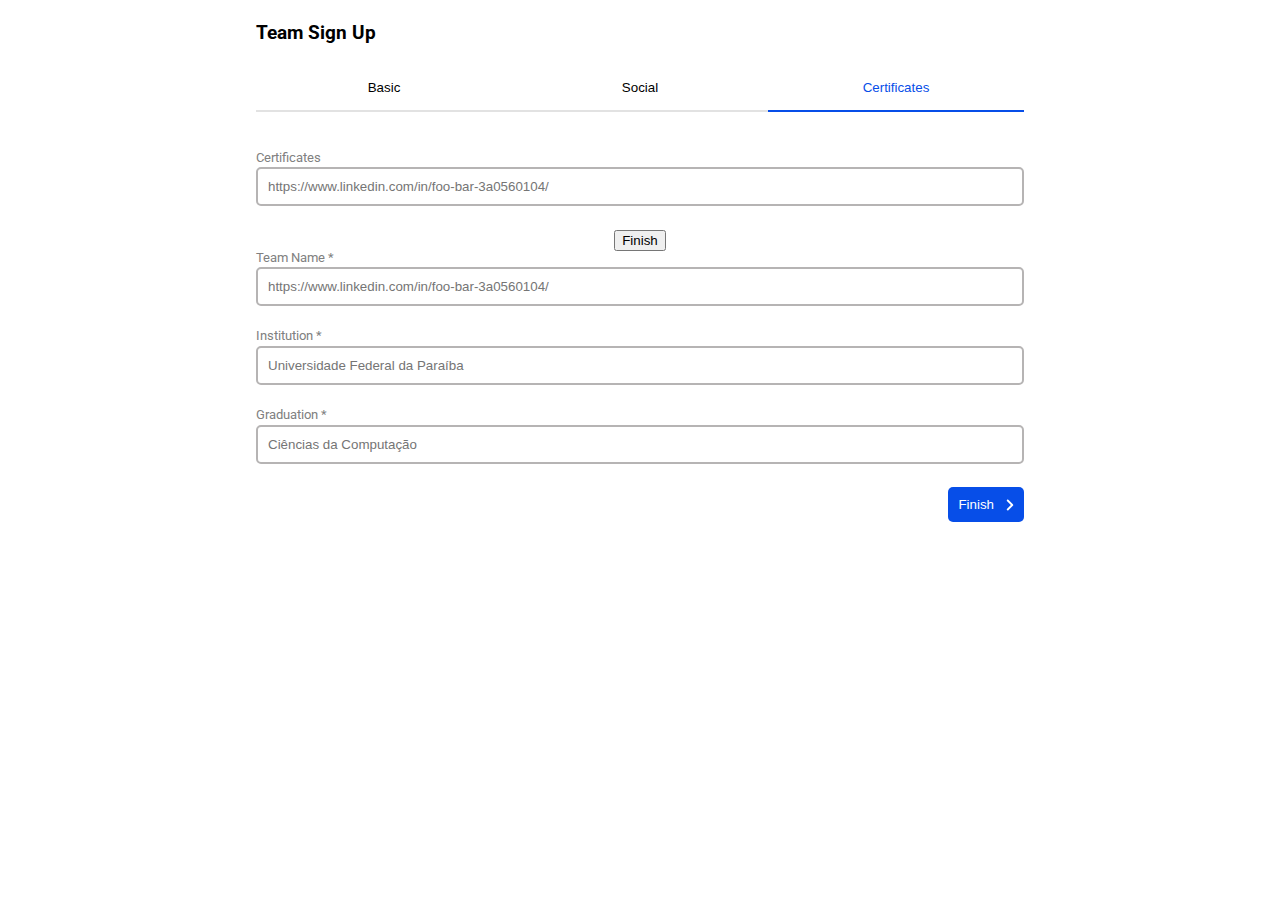
==== index3.html @ 4b7d0a0c "initial configurations" ====
<!DOCTYPE html>
<html>
<head>
    <meta charset="UTF-8">
    <meta http-equiv="X-UA-Compatible" content="IE=edge">
    <meta name="viewport" content="width=device-width, initial-scale=1.0">
    <link rel="preconnect" href="https://fonts.googleapis.com">
    <link rel="preconnect" href="https://fonts.gstatic.com" crossorigin>
    <link href="https://fonts.googleapis.com/css2?family=Roboto:wght@400;700&display=swap" rel="stylesheet">
    <link rel="stylesheet" href="./styles/reset.css">
    <link rel="stylesheet" href="./styles/style.css">
    <title>React Team Project</title>
</head>
<body>
    <header class="top-content">
        <section class="main-title">
            <h1>Team Sign Up</h1>
        </section>
        <section class="navigation">
            <div class="nav-buttons">
                <button class="nav-btn">Basic</button>
                <button class="nav-btn">Social</button>
                <button class="nav-btn selected-btn">Certificates</button>
            </div>
        </section>
    </header>
    <main>
        <section class="form-container">
            <form class="form" onsubmit="">
                <div class="form-group">
                    <label for="full-name">Certificates</label>
                    <input type="text" placeholder="https://www.linkedin.com/in/foo-bar-3a0560104/" id="full-name" required autofocus>
                </div>

                <div class="btn-container">
                    <button class="continue-btn" type="submit">Finish</button>
                </div>

                <div class="form-group">
                    <label for="nickname">Team Name *</label>
                    <input type="text" placeholder="https://www.linkedin.com/in/foo-bar-3a0560104/" id="nickname">
                </div>

                <div class="form-group">
                    <label for="nickname">Institution *</label>
                    <input type="text" placeholder="Universidade Federal da Paraíba" id="nickname">
                </div>

                <div class="form-group">
                    <label for="nickname">Graduation *</label>
                    <input type="text" placeholder="Ciências da Computação" id="nickname">
                </div>

                <div class="form-footer">
                    <div class="btn-container">
                        <button class="continue-btn" type="submit">Finish</button>
                    </div>
                </div>
            </form>
        </section>
    </main>

    <script src="./js/lib/index.js"></script>
</body>
</html>
---- styles/style.css ----
*,
*:before,
*:after {
  -webkit-box-sizing: border-box;
          box-sizing: border-box;
}

html, body {
  font-family: "Roboto", sans-serif;
}

.top-content {
  display: -webkit-box;
  display: -ms-flexbox;
  display: flex;
  -webkit-box-orient: vertical;
  -webkit-box-direction: normal;
      -ms-flex-direction: column;
          flex-direction: column;
  -webkit-box-pack: center;
      -ms-flex-pack: center;
          justify-content: center;
  -webkit-box-align: center;
      -ms-flex-align: center;
          align-items: center;
  text-align: center;
  width: 100%;
}

.top-content .main-title {
  width: 60%;
}

.top-content .main-title h1 {
  font-weight: bold;
  font-size: 1.2rem;
  text-align: left;
  padding: 3% 0 3% 0;
}

.top-content .navigation {
  display: -webkit-box;
  display: -ms-flexbox;
  display: flex;
  -webkit-box-orient: vertical;
  -webkit-box-direction: normal;
      -ms-flex-direction: column;
          flex-direction: column;
  -webkit-box-pack: center;
      -ms-flex-pack: center;
          justify-content: center;
  -webkit-box-align: center;
      -ms-flex-align: center;
          align-items: center;
  text-align: center;
  -ms-flex-direction: row;
      flex-direction: row;
  width: 100%;
  margin-bottom: 3%;
}

.top-content .navigation .nav-buttons {
  display: -webkit-box;
  display: -ms-flexbox;
  display: flex;
  -webkit-box-orient: vertical;
  -webkit-box-direction: normal;
      -ms-flex-direction: column;
          flex-direction: column;
  -webkit-box-pack: center;
      -ms-flex-pack: center;
          justify-content: center;
  -webkit-box-align: center;
      -ms-flex-align: center;
          align-items: center;
  text-align: center;
  -ms-flex-direction: row;
      flex-direction: row;
  width: 60%;
}

.top-content .navigation .nav-buttons .nav-btn {
  width: 35%;
  padding: 15px;
  background-color: white;
  outline: none;
  border: none;
  border-bottom: 2px solid #E2E2E2;
  cursor: pointer;
}

.top-content .navigation .nav-buttons .nav-btn:hover {
  background-color: #ececff;
  -webkit-transition: 360ms ease-in-out;
  transition: 360ms ease-in-out;
}

.top-content .navigation .nav-buttons .selected-btn {
  border-bottom: 2px solid #074EE8;
  color: #074EE8;
}

.form-container {
  display: -webkit-box;
  display: -ms-flexbox;
  display: flex;
  -webkit-box-orient: vertical;
  -webkit-box-direction: normal;
      -ms-flex-direction: column;
          flex-direction: column;
  -webkit-box-pack: center;
      -ms-flex-pack: center;
          justify-content: center;
  -webkit-box-align: center;
      -ms-flex-align: center;
          align-items: center;
  text-align: center;
}

.form-container .form {
  display: -webkit-box;
  display: -ms-flexbox;
  display: flex;
  -webkit-box-orient: vertical;
  -webkit-box-direction: normal;
      -ms-flex-direction: column;
          flex-direction: column;
  -webkit-box-pack: center;
      -ms-flex-pack: center;
          justify-content: center;
  -webkit-box-align: center;
      -ms-flex-align: center;
          align-items: center;
  text-align: center;
  width: 60%;
}

.form-container .form .form-group {
  display: -webkit-box;
  display: -ms-flexbox;
  display: flex;
  -webkit-box-orient: vertical;
  -webkit-box-direction: normal;
      -ms-flex-direction: column;
          flex-direction: column;
  -webkit-box-pack: center;
      -ms-flex-pack: center;
          justify-content: center;
  -webkit-box-align: center;
      -ms-flex-align: center;
          align-items: center;
  text-align: center;
  margin-bottom: 3%;
  width: 100%;
}

.form-container .form .form-group label {
  -ms-flex-item-align: start;
      align-self: flex-start;
  font-size: small;
  color: gray;
  margin-bottom: 0.5%;
}

.form-container .form .form-group input {
  width: 100%;
  -ms-flex-item-align: start;
      align-self: flex-start;
  padding: 10px 0 10px 10px;
  outline: none;
  border: 2px solid #b6b4b4;
  border-radius: 5px;
}

.form-container .form .form-group input:hover {
  background-color: #f0f0f0;
  -webkit-transition: 240ms ease-in-out;
  transition: 240ms ease-in-out;
}

.form-container .form .row {
  -webkit-box-orient: horizontal;
  -webkit-box-direction: normal;
      -ms-flex-direction: row;
          flex-direction: row;
  margin-bottom: 5%;
}

.form-container .form .row .form-email {
  display: -webkit-box;
  display: -ms-flexbox;
  display: flex;
  -webkit-box-orient: vertical;
  -webkit-box-direction: normal;
      -ms-flex-direction: column;
          flex-direction: column;
  width: 70%;
}

.form-container .form .row .form-email label {
  -ms-flex-item-align: start;
      align-self: flex-start;
}

.form-container .form .row .form-email input {
  width: 85%;
}

.form-container .form .row .form-phone {
  display: -webkit-box;
  display: -ms-flexbox;
  display: flex;
  -webkit-box-orient: vertical;
  -webkit-box-direction: normal;
      -ms-flex-direction: column;
          flex-direction: column;
  width: 30%;
}

.form-container .form .row .form-phone label {
  -ms-flex-item-align: start;
      align-self: flex-start;
  margin-bottom: 0.5%;
}

.form-container .form .row .form-phone input {
  -ms-flex-item-align: start;
      align-self: flex-start;
  width: 100%;
}

.form-container .form .birthdate-age {
  display: -webkit-box;
  display: -ms-flexbox;
  display: flex;
  -webkit-box-orient: vertical;
  -webkit-box-direction: normal;
      -ms-flex-direction: column;
          flex-direction: column;
  -webkit-box-pack: center;
      -ms-flex-pack: center;
          justify-content: center;
  -webkit-box-align: center;
      -ms-flex-align: center;
          align-items: center;
  text-align: center;
  width: 100%;
}

.form-container .form .birthdate-age .birthdate-title {
  width: 100%;
}

.form-container .form .birthdate-age .birthdate-title h2 {
  text-align: left;
  font-size: 1rem;
  color: gray;
  margin-bottom: 2%;
}

.form-container .form .birthdate-age .birthdate-data {
  width: 100%;
  display: -webkit-box;
  display: -ms-flexbox;
  display: flex;
  -webkit-box-pack: justify;
      -ms-flex-pack: justify;
          justify-content: space-between;
  margin-bottom: 5%;
}

.form-container .form .birthdate-age .birthdate-data .birth-group {
  display: -webkit-box;
  display: -ms-flexbox;
  display: flex;
  -webkit-box-orient: vertical;
  -webkit-box-direction: normal;
      -ms-flex-direction: column;
          flex-direction: column;
  -webkit-box-pack: center;
      -ms-flex-pack: center;
          justify-content: center;
  -webkit-box-align: center;
      -ms-flex-align: center;
          align-items: center;
  text-align: center;
  width: 20%;
}

.form-container .form .birthdate-age .birthdate-data .birth-group label {
  -ms-flex-item-align: start;
      align-self: flex-start;
  font-size: small;
  color: gray;
  margin-bottom: 2%;
}

.form-container .form .birthdate-age .birthdate-data .birth-group select {
  width: 100%;
  -ms-flex-item-align: start;
      align-self: flex-start;
  outline: none;
  padding: 10px;
  border: 2px solid #b6b4b4;
  border-radius: 5px;
  color: gray;
}

.form-container .form .birthdate-age .birthdate-data .age input {
  width: 100%;
  outline: none;
  padding: 10px 0 10px 10px;
  border: 2px solid #b6b4b4;
  border-radius: 5px;
}

.form-container .form .form-footer {
  display: -webkit-box;
  display: -ms-flexbox;
  display: flex;
  -webkit-box-orient: vertical;
  -webkit-box-direction: normal;
      -ms-flex-direction: column;
          flex-direction: column;
  -webkit-box-pack: center;
      -ms-flex-pack: center;
          justify-content: center;
  -webkit-box-align: center;
      -ms-flex-align: center;
          align-items: center;
  text-align: center;
  width: 100%;
}

.form-container .form .form-footer .check-group {
  display: -webkit-box;
  display: -ms-flexbox;
  display: flex;
  -webkit-box-orient: vertical;
  -webkit-box-direction: normal;
      -ms-flex-direction: column;
          flex-direction: column;
  -webkit-box-pack: center;
      -ms-flex-pack: center;
          justify-content: center;
  -webkit-box-align: center;
      -ms-flex-align: center;
          align-items: center;
  text-align: center;
  -ms-flex-direction: row;
      flex-direction: row;
  width: 100%;
  align-items: center;
  -webkit-box-pack: start;
      -ms-flex-pack: start;
          justify-content: flex-start;
}

.form-container .form .form-footer .check-group #terms-check {
  -webkit-transform: scale(1.6);
          transform: scale(1.6);
  margin-right: 2%;
  outline: none;
}

.form-container .form .form-footer .check-group #terms-check:checked {
  -webkit-box-shadow: 0 3px 5px 0 #b6b6b6;
          box-shadow: 0 3px 5px 0 #b6b6b6;
}

.form-container .form .form-footer .btn-container {
  display: -webkit-box;
  display: -ms-flexbox;
  display: flex;
  -webkit-box-orient: vertical;
  -webkit-box-direction: normal;
      -ms-flex-direction: column;
          flex-direction: column;
  -webkit-box-pack: center;
      -ms-flex-pack: center;
          justify-content: center;
  -webkit-box-align: center;
      -ms-flex-align: center;
          align-items: center;
  text-align: center;
  width: 100%;
}

.form-container .form .form-footer .btn-container .continue-btn {
  -ms-flex-item-align: end;
      align-self: flex-end;
  padding: 10px 30px 10px 10px;
  background-color: #074EE8;
  background-image: url(../../images/white-arrow.png);
  background-repeat: no-repeat;
  background-position: center right 10px;
  color: white;
  outline: none;
  border: none;
  cursor: pointer;
  border-radius: 5px;
}

.form-container .form .form-footer .btn-container .continue-btn:hover {
  background-color: #063eba;
  -webkit-transition: 240ms ease-in-out;
  transition: 240ms ease-in-out;
}

@media screen and (max-width: 768px) {
  * {
    font-size: 0.8rem;
  }
  .top-content .main-title {
    width: 80%;
  }
  .top-content .main-title h1 {
    padding: 5% 0 3% 0;
  }
  .top-content .navigation .nav-buttons {
    width: 80%;
  }
  .form-container .form {
    width: 80%;
  }
}

@media screen and (max-width: 425px) {
  * {
    font-size: 0.7rem;
  }
  .top-content .main-title h1 {
    padding: 10% 0 3% 0;
  }
  .top-content .navigation {
    margin-bottom: 5%;
  }
  .form-container .form .form-group {
    margin-bottom: 7%;
  }
  .form-container .form .birthdate-age {
    margin-bottom: 5%;
  }
  .form-container .form .birthdate-age .birthdate-title {
    margin-bottom: 1%;
  }
  .form-container .form .birthdate-age .birthdate-data .birth-group {
    width: 23%;
  }
  .form-container .form .form-footer .check-group {
    margin-bottom: 3%;
  }
  .form-container .form .form-footer .check-group #terms-check {
    margin-right: 3%;
  }
}

@media screen and (max-width: 375px) {
  * {
    font-size: 0.6rem;
  }
  .top-content .main-title h1 {
    padding: 10% 0 8% 0;
  }
}
/*# sourceMappingURL=style.css.map */
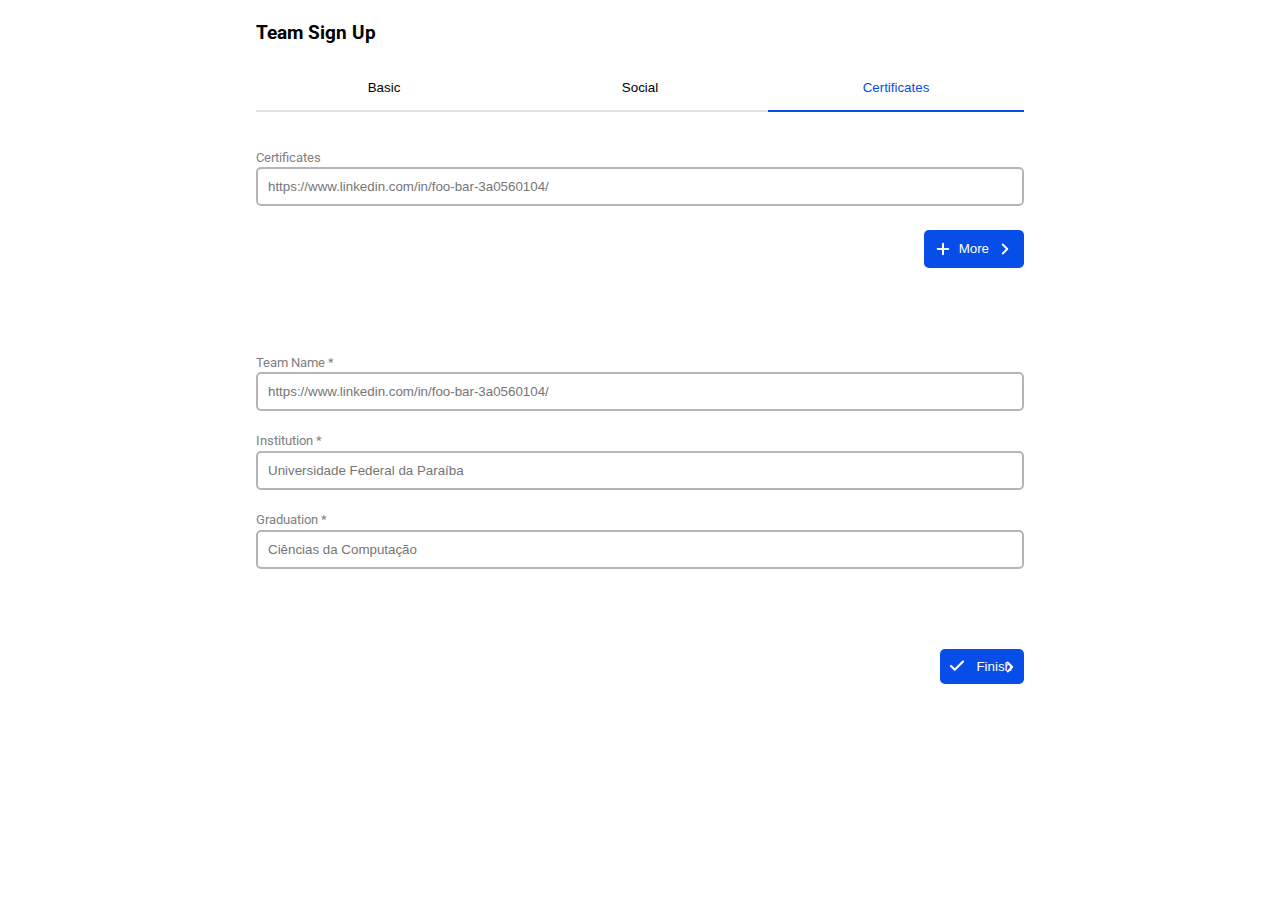
==== commit fbb2c642: "criando a tela de certificados" ====
--- a/index3.html
+++ b/index3.html
@@ -9,6 +9,7 @@
     <link href="https://fonts.googleapis.com/css2?family=Roboto:wght@400;700&display=swap" rel="stylesheet">
     <link rel="stylesheet" href="./styles/reset.css">
     <link rel="stylesheet" href="./styles/style.css">
+    <link rel="stylesheet" href="https://cdnjs.cloudflare.com/ajax/libs/font-awesome/5.11.2/css/all.css">
     <title>React Team Project</title>
 </head>
 <body>
@@ -28,38 +29,47 @@
         <section class="form-container">
             <form class="form" onsubmit="">
                 <div class="form-group">
-                    <label for="full-name">Certificates</label>
-                    <input type="text" placeholder="https://www.linkedin.com/in/foo-bar-3a0560104/" id="full-name" required autofocus>
+                    <label for="certificates">Certificates</label>
+                    <input type="text" placeholder="https://www.linkedin.com/in/foo-bar-3a0560104/" id="certificates" autofocus>
                 </div>
 
                 <div class="btn-container">
-                    <button class="continue-btn" type="submit">Finish</button>
+                    <button class="more-btn"> <img class="add" src="/styles/images/Leading Icon.png" alt="+"> More <img class="target" src="/styles/images/Trailing Icon.png" alt=""></button>
+                </div>
+
+                <div class="certificates">
+              
+                </div>
+                
+
+            <div class="form requireds">
+                <div class="form-group">
+                    <label class="team-name" for="teamName">Team Name *</label>
+                    <input type="text" placeholder="https://www.linkedin.com/in/foo-bar-3a0560104/" id="teamName">
                 </div>
 
                 <div class="form-group">
-                    <label for="nickname">Team Name *</label>
-                    <input type="text" placeholder="https://www.linkedin.com/in/foo-bar-3a0560104/" id="nickname">
+                    <label for="institution">Institution *</label>
+                    <input type="text" placeholder="Universidade Federal da Paraíba" id="institution">
                 </div>
 
                 <div class="form-group">
-                    <label for="nickname">Institution *</label>
-                    <input type="text" placeholder="Universidade Federal da Paraíba" id="nickname">
-                </div>
-
-                <div class="form-group">
-                    <label for="nickname">Graduation *</label>
-                    <input type="text" placeholder="Ciências da Computação" id="nickname">
+                    <label for="graduation">Graduation *</label>
+                    <input type="text" placeholder="Ciências da Computação" id="graduation">
                 </div>
 
                 <div class="form-footer">
                     <div class="btn-container">
-                        <button class="continue-btn" type="submit">Finish</button>
+                        <button class="continue-btn" type="submit"><img src="/styles/images/check.png" alt=""> Finish</button>
                     </div>
                 </div>
+            </div>
             </form>
         </section>
     </main>
 
     <script src="./js/lib/index.js"></script>
 </body>
+
+<script src="/js/script.js"></script>
 </html>--- a/styles/style.css
+++ b/styles/style.css
@@ -178,140 +178,92 @@
   transition: 240ms ease-in-out;
 }
 
-.form-container .form .row {
+.form-container .form .certificates {
+  width: 100%;
+  padding-top: 20px;
+}
+
+.form-container .form .cert {
+  display: -webkit-box;
+  display: -ms-flexbox;
+  display: flex;
   -webkit-box-orient: horizontal;
   -webkit-box-direction: normal;
       -ms-flex-direction: row;
           flex-direction: row;
-  margin-bottom: 5%;
-}
-
-.form-container .form .row .form-email {
-  display: -webkit-box;
-  display: -ms-flexbox;
-  display: flex;
-  -webkit-box-orient: vertical;
-  -webkit-box-direction: normal;
-      -ms-flex-direction: column;
-          flex-direction: column;
-  width: 70%;
-}
-
-.form-container .form .row .form-email label {
-  -ms-flex-item-align: start;
-      align-self: flex-start;
-}
-
-.form-container .form .row .form-email input {
-  width: 85%;
-}
-
-.form-container .form .row .form-phone {
-  display: -webkit-box;
-  display: -ms-flexbox;
-  display: flex;
-  -webkit-box-orient: vertical;
-  -webkit-box-direction: normal;
-      -ms-flex-direction: column;
-          flex-direction: column;
-  width: 30%;
-}
-
-.form-container .form .row .form-phone label {
-  -ms-flex-item-align: start;
-      align-self: flex-start;
-  margin-bottom: 0.5%;
-}
-
-.form-container .form .row .form-phone input {
-  -ms-flex-item-align: start;
-      align-self: flex-start;
-  width: 100%;
-}
-
-.form-container .form .birthdate-age {
-  display: -webkit-box;
-  display: -ms-flexbox;
-  display: flex;
-  -webkit-box-orient: vertical;
-  -webkit-box-direction: normal;
-      -ms-flex-direction: column;
-          flex-direction: column;
-  -webkit-box-pack: center;
-      -ms-flex-pack: center;
-          justify-content: center;
-  -webkit-box-align: center;
-      -ms-flex-align: center;
-          align-items: center;
-  text-align: center;
-  width: 100%;
-}
-
-.form-container .form .birthdate-age .birthdate-title {
-  width: 100%;
-}
-
-.form-container .form .birthdate-age .birthdate-title h2 {
-  text-align: left;
-  font-size: 1rem;
-  color: gray;
-  margin-bottom: 2%;
-}
-
-.form-container .form .birthdate-age .birthdate-data {
-  width: 100%;
-  display: -webkit-box;
-  display: -ms-flexbox;
-  display: flex;
-  -webkit-box-pack: justify;
-      -ms-flex-pack: justify;
-          justify-content: space-between;
-  margin-bottom: 5%;
-}
-
-.form-container .form .birthdate-age .birthdate-data .birth-group {
-  display: -webkit-box;
-  display: -ms-flexbox;
-  display: flex;
-  -webkit-box-orient: vertical;
-  -webkit-box-direction: normal;
-      -ms-flex-direction: column;
-          flex-direction: column;
-  -webkit-box-pack: center;
-      -ms-flex-pack: center;
-          justify-content: center;
-  -webkit-box-align: center;
-      -ms-flex-align: center;
-          align-items: center;
-  text-align: center;
-  width: 20%;
-}
-
-.form-container .form .birthdate-age .birthdate-data .birth-group label {
-  -ms-flex-item-align: start;
-      align-self: flex-start;
-  font-size: small;
-  color: gray;
-  margin-bottom: 2%;
-}
-
-.form-container .form .birthdate-age .birthdate-data .birth-group select {
-  width: 100%;
-  -ms-flex-item-align: start;
-      align-self: flex-start;
-  outline: none;
-  padding: 10px;
-  border: 2px solid #b6b4b4;
+  -webkit-box-align: stretch;
+      -ms-flex-align: stretch;
+          align-items: stretch;
+}
+
+.form-container .form .cert .delete {
+  font-size: 15px;
+  padding: 10px 15px 10px 15px;
+  color: rgba(255, 0, 0, 0.5);
+  outline: none;
+  border: none;
+  cursor: pointer;
   border-radius: 5px;
-  color: gray;
-}
-
-.form-container .form .birthdate-age .birthdate-data .age input {
-  width: 100%;
-  outline: none;
-  padding: 10px 0 10px 10px;
-  border: 2px solid #b6b4b4;
+}
+
+.form-container .form .cert .edit {
+  font-size: 15px;
+  padding: 10px 15px 10px 15px;
+  color: rgba(0, 0, 0, 0.5);
+  outline: none;
+  border: none;
+  cursor: pointer;
   border-radius: 5px;
+}
+
+.form-container .form .btn-container {
+  display: -webkit-box;
+  display: -ms-flexbox;
+  display: flex;
+  -webkit-box-orient: vertical;
+  -webkit-box-direction: normal;
+      -ms-flex-direction: column;
+          flex-direction: column;
+  -webkit-box-pack: center;
+      -ms-flex-pack: center;
+          justify-content: center;
+  -webkit-box-align: center;
+      -ms-flex-align: center;
+          align-items: center;
+  text-align: center;
+  width: 100%;
+}
+
+.form-container .form .btn-container .more-btn {
+  -ms-flex-item-align: end;
+      align-self: flex-end;
+  padding: 10px 10px 10px 10px;
+  background-color: #074EE8;
+  color: white;
+  outline: none;
+  border: none;
+  cursor: pointer;
+  border-radius: 5px;
+  display: -webkit-box;
+  display: -ms-flexbox;
+  display: flex;
+  -webkit-box-align: center;
+      -ms-flex-align: center;
+          align-items: center;
+}
+
+.form-container .form .btn-container .more-btn:hover {
+  background-color: #063eba;
+  -webkit-transition: 240ms ease-in-out;
+  transition: 240ms ease-in-out;
+}
+
+.form-container .form .btn-container .more-btn .add {
+  padding-right: 7px;
+}
+
+.form-container .form .btn-container .more-btn .target {
+  padding-left: 7px;
 }
 
 .form-container .form .form-footer {
@@ -389,7 +341,8 @@
 .form-container .form .form-footer .btn-container .continue-btn {
   -ms-flex-item-align: end;
       align-self: flex-end;
-  padding: 10px 30px 10px 10px;
+  padding: 10px 12px 10px 10px;
+  margin-top: 57px;
   background-color: #074EE8;
   background-image: url(../../images/white-arrow.png);
   background-repeat: no-repeat;
@@ -407,6 +360,15 @@
   transition: 240ms ease-in-out;
 }
 
+.form-container .form .form-footer .btn-container .continue-btn img {
+  padding-right: 9px;
+}
+
+.form-container .form .requireds {
+  width: 100%;
+  margin-top: 68px;
+}
+
 @media screen and (max-width: 768px) {
   * {
     font-size: 0.8rem;
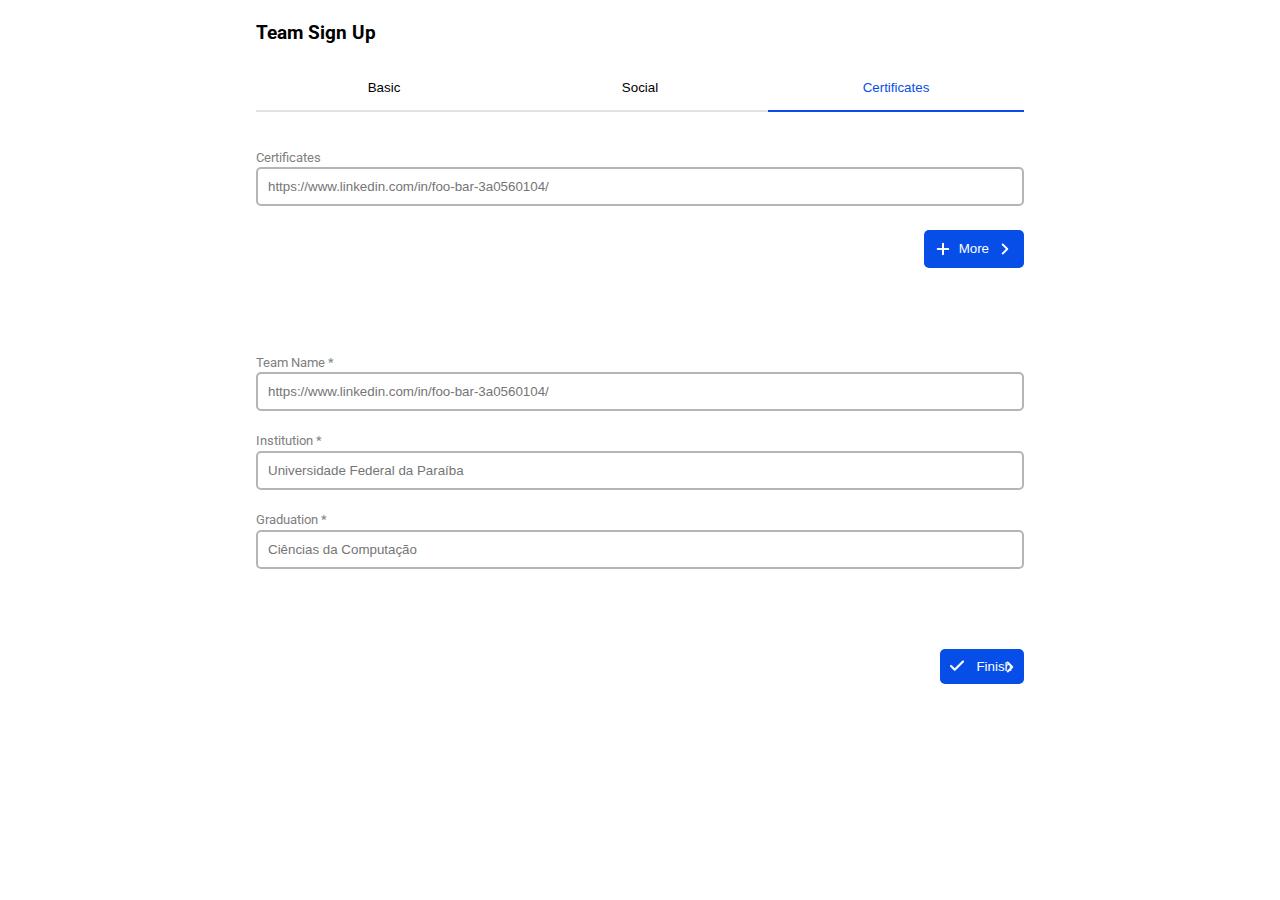
==== commit e0c380f7: "Finalizando adição de certificados" ====
--- a/index3.html
+++ b/index3.html
@@ -34,11 +34,15 @@
                 </div>
 
                 <div class="btn-container">
-                    <button class="more-btn"> <img class="add" src="/styles/images/Leading Icon.png" alt="+"> More <img class="target" src="/styles/images/Trailing Icon.png" alt=""></button>
+                    <button id="add" class="more-btn"> <img class="add" src="/styles/images/Leading Icon.png" alt="+"> More <img class="target" src="/styles/images/Trailing Icon.png" alt=""></button>
                 </div>
 
-                <div class="certificates">
-              
+                <div id="grupo-lista" class="certificates">
+                        <div class="form-group cert" id="certificado1">
+                        <input type="text" placeholder="${inputCertificates.value}" id="certificado1" disabled>
+                        <a id="delete1" class="delete"><i class="fas fa-trash"></i></a>
+                        <a id="edit" class="edit"><i class="fas fa-pencil-alt"></i></a>
+                        </div>
                 </div>
                 
 
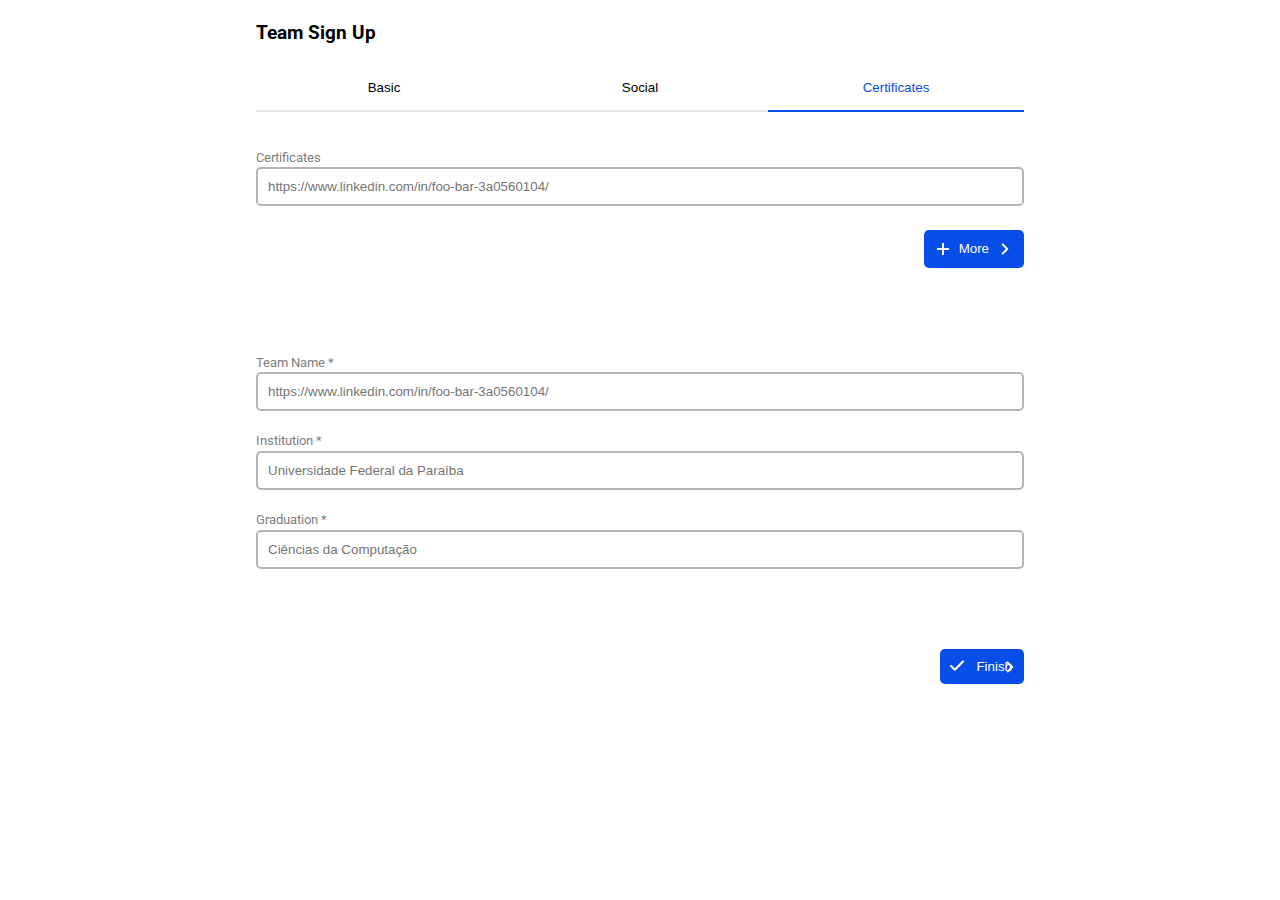
==== commit ff38cbcc: "Ajustando cores e responsividade" ====
--- a/index3.html
+++ b/index3.html
@@ -28,7 +28,7 @@
     <main>
         <section class="form-container">
             <form class="form" onsubmit="">
-                <div class="form-group">
+                <div class="form-group" id="form1">
                     <label for="certificates">Certificates</label>
                     <input type="text" placeholder="https://www.linkedin.com/in/foo-bar-3a0560104/" id="certificates" autofocus>
                 </div>
@@ -49,17 +49,17 @@
             <div class="form requireds">
                 <div class="form-group">
                     <label class="team-name" for="teamName">Team Name *</label>
-                    <input type="text" placeholder="https://www.linkedin.com/in/foo-bar-3a0560104/" id="teamName">
+                    <input type="text" placeholder="https://www.linkedin.com/in/foo-bar-3a0560104/" id="teamName" required>
                 </div>
 
                 <div class="form-group">
                     <label for="institution">Institution *</label>
-                    <input type="text" placeholder="Universidade Federal da Paraíba" id="institution">
+                    <input type="text" placeholder="Universidade Federal da Paraíba" id="institution" required>
                 </div>
 
                 <div class="form-group">
                     <label for="graduation">Graduation *</label>
-                    <input type="text" placeholder="Ciências da Computação" id="graduation">
+                    <input type="text" placeholder="Ciências da Computação" id="graduation" required>
                 </div>
 
                 <div class="form-footer">
--- a/styles/style.css
+++ b/styles/style.css
@@ -178,6 +178,10 @@
   transition: 240ms ease-in-out;
 }
 
+.form-container .form .ocult {
+  display: none;
+}
+
 .form-container .form .certificates {
   width: 100%;
   padding-top: 20px;
@@ -204,6 +208,12 @@
   border: none;
   cursor: pointer;
   border-radius: 5px;
+  background-color: white;
+}
+
+.form-container .form .cert .delete:hover {
+  color: white;
+  background-color: rgba(255, 0, 0, 0.5);
 }
 
 .form-container .form .cert .edit {
@@ -214,6 +224,17 @@
   border: none;
   cursor: pointer;
   border-radius: 5px;
+  background-color: white;
+}
+
+.form-container .form .cert .edit2 {
+  font-size: 15px;
+  padding: 10px 15px 10px 15px;
+  background-color: rgba(0, 102, 255, 0.384);
+  outline: none;
+  border: none;
+  cursor: pointer;
+  border-radius: 5px;
 }
 
 .form-container .form .btn-container {
@@ -232,6 +253,10 @@
           align-items: center;
   text-align: center;
   width: 100%;
+}
+
+.form-container .form .btn-container .ocult {
+  display: none;
 }
 
 .form-container .form .btn-container .more-btn {
@@ -343,6 +368,7 @@
       align-self: flex-end;
   padding: 10px 12px 10px 10px;
   margin-top: 57px;
+  margin-bottom: 50px;
   background-color: #074EE8;
   background-image: url(../../images/white-arrow.png);
   background-repeat: no-repeat;
@@ -424,5 +450,27 @@
   .top-content .main-title h1 {
     padding: 10% 0 8% 0;
   }
+  .btn-container button {
+    width: 100%;
+  }
+  .btn-container #add {
+    -webkit-box-pack: center;
+        -ms-flex-pack: center;
+            justify-content: center;
+  }
+  display: -webkit-box;
+  display: -ms-flexbox;
+  display: flex;
+  -webkit-box-orient: vertical;
+  -webkit-box-direction: normal;
+      -ms-flex-direction: column;
+          flex-direction: column;
+  -webkit-box-pack: center;
+      -ms-flex-pack: center;
+          justify-content: center;
+  -webkit-box-align: center;
+      -ms-flex-align: center;
+          align-items: center;
+  text-align: center;
 }
 /*# sourceMappingURL=style.css.map */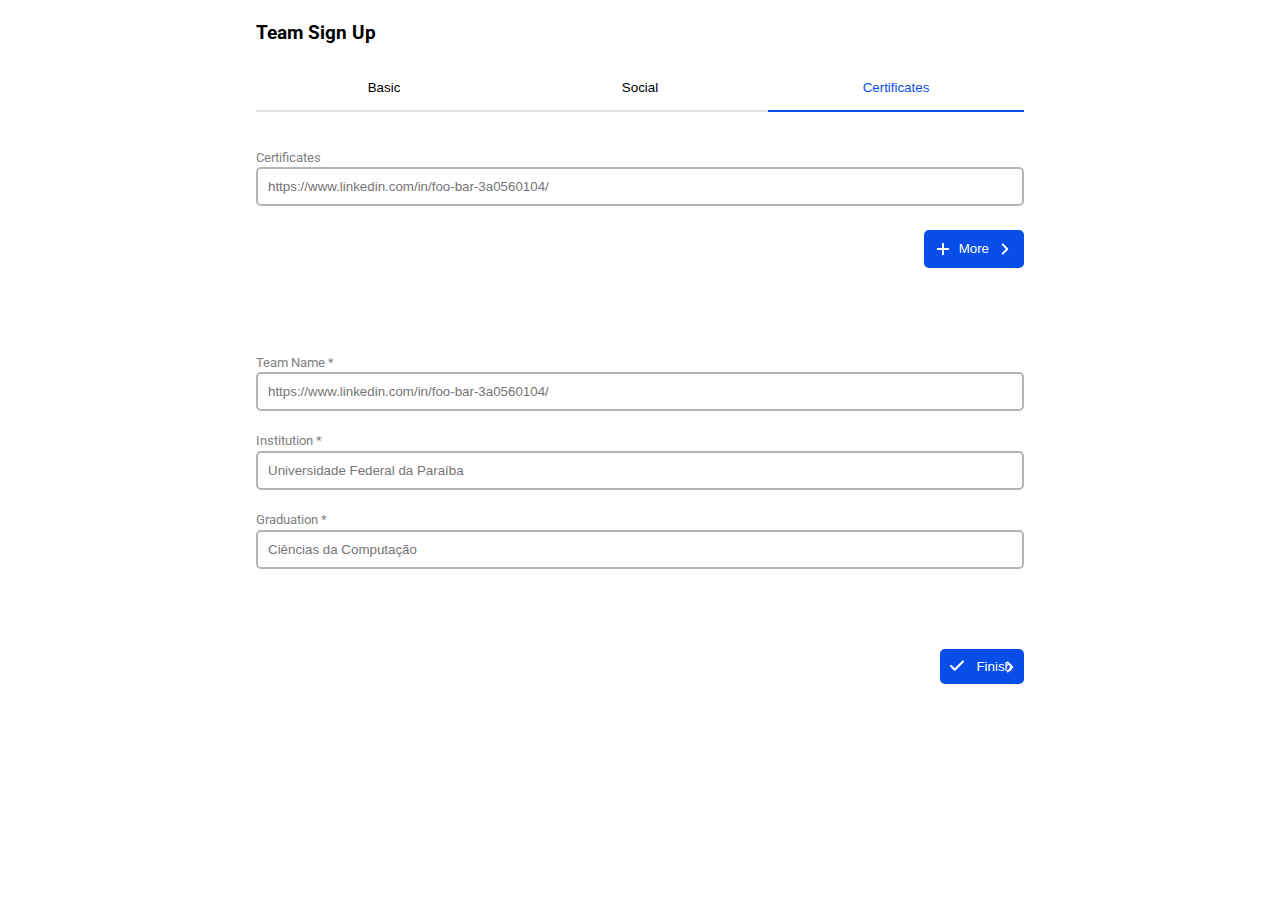
==== commit 4a60778d: "finalizando a terceira tela" ====
--- a/index3.html
+++ b/index3.html
@@ -30,6 +30,7 @@
             <form class="form" onsubmit="">
                 <div class="form-group" id="form1">
                     <label for="certificates">Certificates</label>
+                    <p id="error-alert" class="ocult">Invalid URL</p>
                     <input type="text" placeholder="https://www.linkedin.com/in/foo-bar-3a0560104/" id="certificates" autofocus>
                 </div>
 
@@ -38,11 +39,7 @@
                 </div>
 
                 <div id="grupo-lista" class="certificates">
-                        <div class="form-group cert" id="certificado1">
-                        <input type="text" placeholder="${inputCertificates.value}" id="certificado1" disabled>
-                        <a id="delete1" class="delete"><i class="fas fa-trash"></i></a>
-                        <a id="edit" class="edit"><i class="fas fa-pencil-alt"></i></a>
-                        </div>
+
                 </div>
                 
 
--- a/styles/style.css
+++ b/styles/style.css
@@ -98,6 +98,12 @@
 .top-content .navigation .nav-buttons .selected-btn {
   border-bottom: 2px solid #074EE8;
   color: #074EE8;
+}
+
+#error-alert {
+  color: red;
+  font-weight: bold;
+  font-size: 14px;
 }
 
 .form-container {
@@ -185,6 +191,13 @@
 .form-container .form .certificates {
   width: 100%;
   padding-top: 20px;
+  display: -webkit-box;
+  display: -ms-flexbox;
+  display: flex;
+  -webkit-box-orient: vertical;
+  -webkit-box-direction: normal;
+      -ms-flex-direction: column;
+          flex-direction: column;
 }
 
 .form-container .form .cert {
@@ -395,6 +408,26 @@
   margin-top: 68px;
 }
 
+#heart {
+  font-size: 20px;
+  padding: 10px 10px 0 0;
+}
+
+#heart-selected {
+  padding: 10px 10px 0 0;
+  font-size: 20px;
+  color: red;
+  -webkit-box-ordinal-group: 0;
+      -ms-flex-order: -1;
+          order: -1;
+}
+
+#row {
+  -webkit-box-ordinal-group: 0;
+      -ms-flex-order: -1;
+          order: -1;
+}
+
 @media screen and (max-width: 768px) {
   * {
     font-size: 0.8rem;
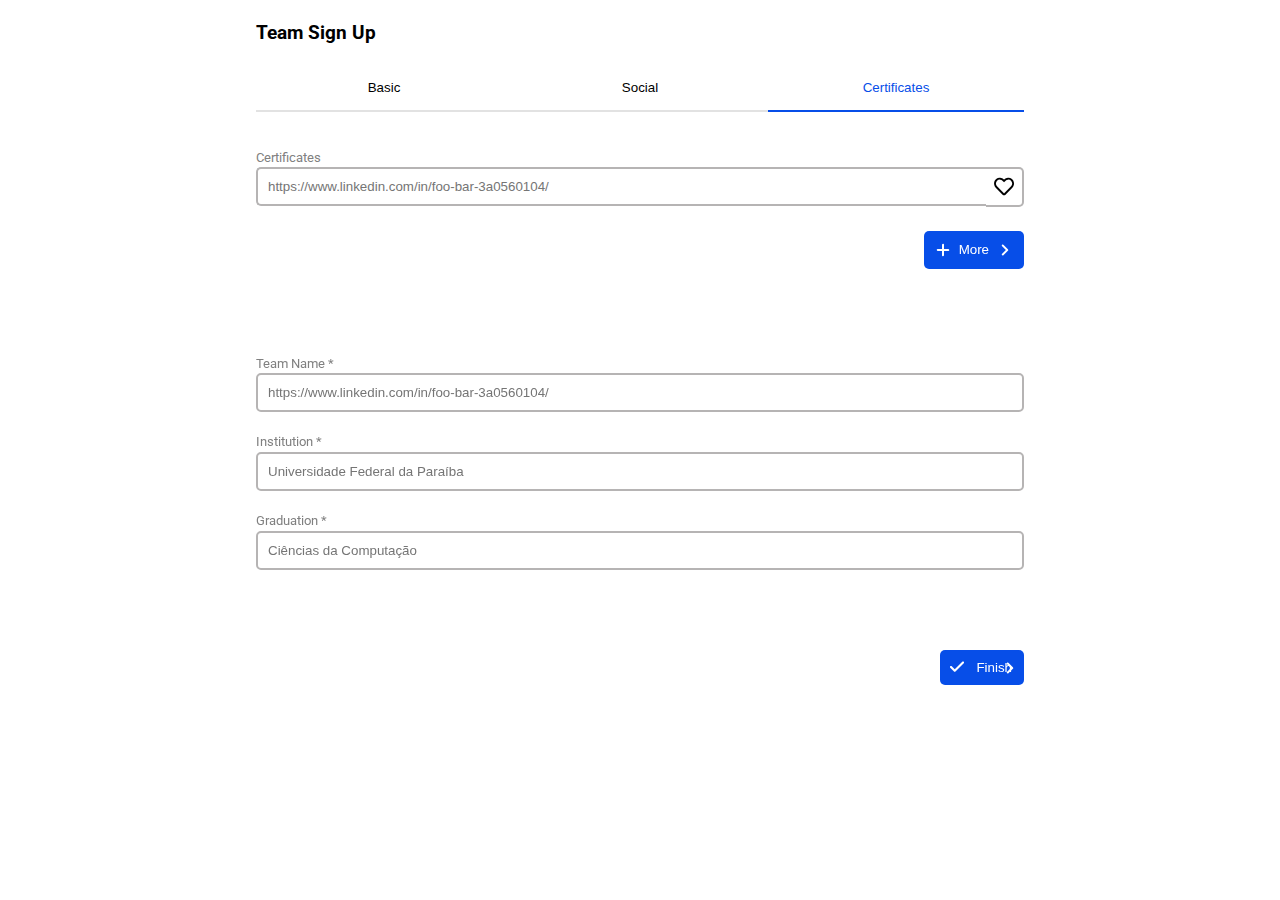
==== commit c9b3a362: "iniciando manutenção no favoritar" ====
--- a/index3.html
+++ b/index3.html
@@ -26,12 +26,37 @@
         </section>
     </header>
     <main>
+
+
+        <!-- The Modal -->
+        <div id="myModal" class="modal">
+        
+        <!-- Modal content -->
+        <div class="modal-content">
+            <div class="txt-modal">
+                <p>Successfully Completed!</p>
+            </div>
+            <div class="btn-modal">
+                <span class="close">CLOSE</span>
+                
+            </div>
+        </div>
+      
+        </div>
+
+
+
         <section class="form-container">
-            <form class="form" onsubmit="">
+            <form class="form" onsubmit="sub(event);">
                 <div class="form-group" id="form1">
                     <label for="certificates">Certificates</label>
                     <p id="error-alert" class="ocult">Invalid URL</p>
-                    <input type="text" placeholder="https://www.linkedin.com/in/foo-bar-3a0560104/" id="certificates" autofocus>
+                    <div id="input">
+                    <input type="text" placeholder="https://www.linkedin.com/in/foo-bar-3a0560104/" id="certificates" style="border-radius: 5px 0 0 5px;border-right: 0px;" autofocus>
+                    <a id="inpHeart" name="none" class="far fa-heart"></a>
+                    </div>
+                    
+                
                 </div>
 
                 <div class="btn-container">
@@ -61,7 +86,7 @@
 
                 <div class="form-footer">
                     <div class="btn-container">
-                        <button class="continue-btn" type="submit"><img src="/styles/images/check.png" alt=""> Finish</button>
+                        <button id="finish" class="continue-btn" type="submit"><img src="/styles/images/check.png" alt=""> Finish</button>
                     </div>
                 </div>
             </div>
--- a/styles/style.css
+++ b/styles/style.css
@@ -9,6 +9,80 @@
   font-family: "Roboto", sans-serif;
 }
 
+/* The Modal (background) */
+.modal {
+  display: none;
+  /* Hidden by default */
+  position: fixed;
+  /* Stay in place */
+  z-index: 1;
+  /* Sit on top */
+  padding-top: 100px;
+  /* Location of the box */
+  left: 0;
+  top: 0;
+  width: 100%;
+  /* Full width */
+  height: 100%;
+  /* Full height */
+  overflow: auto;
+  /* Enable scroll if needed */
+  background-color: black;
+  /* Fallback color */
+  background-color: rgba(0, 0, 0, 0.4);
+  /* Black w/ opacity */
+}
+
+/* Modal Content */
+.modal-content {
+  -webkit-box-align: center;
+      -ms-flex-align: center;
+          align-items: center;
+  display: -webkit-box;
+  display: -ms-flexbox;
+  display: flex;
+  -webkit-box-orient: vertical;
+  -webkit-box-direction: normal;
+      -ms-flex-direction: column;
+          flex-direction: column;
+  background-color: #fefefe;
+  margin: auto;
+  padding: 50px;
+  border: 1px solid #888;
+  width: 50%;
+  border-radius: 20px;
+}
+
+.modal-content .btn-modal {
+  width: 50%;
+  text-align: center;
+  padding-top: 4rem;
+}
+
+.modal-content .txt-modal {
+  padding-top: 2rem;
+  width: 50%;
+  text-align: center;
+  margin-bottom: 20px;
+}
+
+/* The Close Button */
+.close {
+  padding: 4px;
+  border-radius: 10px;
+  background-color: rgba(0, 60, 255, 0.384);
+  color: #ffffff;
+  font-size: 20px;
+  font-weight: bold;
+}
+
+.close:hover,
+.close:focus {
+  color: #074EE8;
+  text-decoration: none;
+  cursor: pointer;
+}
+
 .top-content {
   display: -webkit-box;
   display: -ms-flexbox;
@@ -104,6 +178,35 @@
   color: red;
   font-weight: bold;
   font-size: 14px;
+}
+
+#inpHeart {
+  color: black;
+  font-size: 20px;
+  text-decoration: none;
+  border: 2px solid #b6b4b4;
+  border-radius: 0 5px 5px 0;
+  border-left: 0px;
+  padding: 8px;
+}
+
+#input {
+  display: -webkit-box;
+  display: -ms-flexbox;
+  display: flex;
+  width: 100%;
+}
+
+#input:hover {
+  background-color: #f0f0f0;
+  -webkit-transition: 240ms ease-in-out;
+  transition: 240ms ease-in-out;
+}
+
+#input {
+  -webkit-box-align: center;
+      -ms-flex-align: center;
+          align-items: center;
 }
 
 .form-container {
@@ -474,6 +577,9 @@
   .form-container .form .form-footer .check-group #terms-check {
     margin-right: 3%;
   }
+  #inpHeart {
+    padding: 6.6px;
+  }
 }
 
 @media screen and (max-width: 375px) {
@@ -505,5 +611,75 @@
       -ms-flex-align: center;
           align-items: center;
   text-align: center;
+  .modal {
+    display: none;
+    /* Hidden by default */
+    position: fixed;
+    /* Stay in place */
+    z-index: 1;
+    /* Sit on top */
+    padding-top: 100px;
+    /* Location of the box */
+    left: 0;
+    top: 0;
+    width: 100%;
+    /* Full width */
+    height: 100%;
+    /* Full height */
+    overflow: auto;
+    /* Enable scroll if needed */
+    background-color: black;
+    /* Fallback color */
+    background-color: rgba(0, 0, 0, 0.4);
+    /* Black w/ opacity */
+  }
+  /* Modal Content */
+  .modal-content {
+    -webkit-box-align: center;
+        -ms-flex-align: center;
+            align-items: center;
+    display: -webkit-box;
+    display: -ms-flexbox;
+    display: flex;
+    -webkit-box-orient: vertical;
+    -webkit-box-direction: normal;
+        -ms-flex-direction: column;
+            flex-direction: column;
+    background-color: #fefefe;
+    margin: auto;
+    margin-top: 50%;
+    padding: 30px;
+    border: 1px solid #888;
+    width: 50%;
+    border-radius: 20px;
+  }
+  .modal-content .btn-modal {
+    width: 50%;
+    text-align: center;
+    padding-top: 4rem;
+  }
+  .modal-content .txt-modal {
+    text-align: center;
+    margin-bottom: -30px;
+  }
+  /* The Close Button */
+  .close {
+    padding: 4px;
+    border-radius: 10px;
+    background-color: rgba(0, 60, 255, 0.384);
+    color: #ffffff;
+    font-size: 20px;
+    font-weight: bold;
+    margin-left: -5px;
+  }
+  .close:hover,
+  .close:focus {
+    color: #074EE8;
+    text-decoration: none;
+    cursor: pointer;
+  }
+  #inpHeart {
+    padding: 6px;
+  }
 }
 /*# sourceMappingURL=style.css.map */